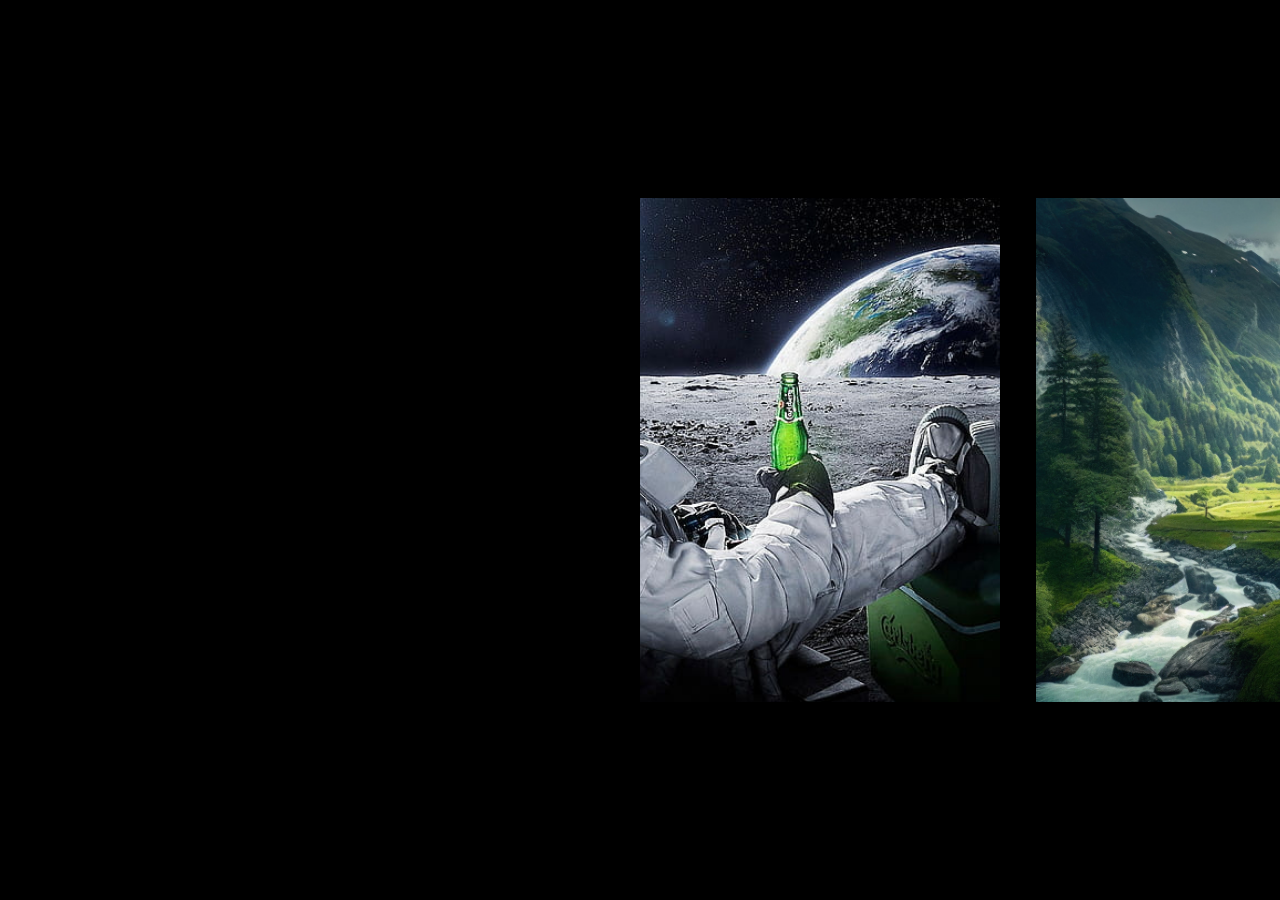
==== index.html @ e3dee66e "Add files via upload" ====
<!DOCTYPE html>
<html lang="en">
<head>
  <meta charset="UTF-8">
  <meta name="viewport" content="width=device-width, initial-scale=1.0">
  <link rel="stylesheet" href="C-style.css">
  <title>Animation</title>
</head>
<body>
  <div id="image-track" data-mouse-down-at="0" data-prev-percentage="0">
    <img class="image" src="A-space-computer-1920x1200-desktop-wallpaper-preview.jpg" draggable="false" \>
    <img class="image" src="A-Pixbuster-Desktop-Wallpaper-4K-004.jpg" draggable="false" \>
    <img class="image" src="A-aesthetic-computer-4k-c9qdhe02pr84wh3a.jpg" draggable="false" \>
    <img class="image" src="A-Pixbuster-Desktop-Wallpaper-4K-004.jpg" draggable="false" \>
    <img class="image" src="A-4371a5030e717706b8264be1e8d6bdb1.jpg" draggable="false" \>
    <img class="image" src="A-90d369307d0a2cac8dd2cea650f4f797.jpg" draggable="false" \>
    <img class="image" src="A-wp4676574.jpg" draggable="false" \>
  </div>
  
  <script src="Z-script.js"></script>
</body>
</html>
---- C-style.css ----
body {
  height: 100vh;
  width: 100vw;
  background-color: black;
  margin: 0rem;
  overflow: hidden;
}
#image-track > .image {
  width: 40vmin;
  height: 56vmin;
  object-fit: cover;
  object-position: center;
}
#image-track {
  display: flex;
  gap: 4vmin;
  position: absolute;
  left: 50%; top: 50%; transform: translate(0%, -50%);
}
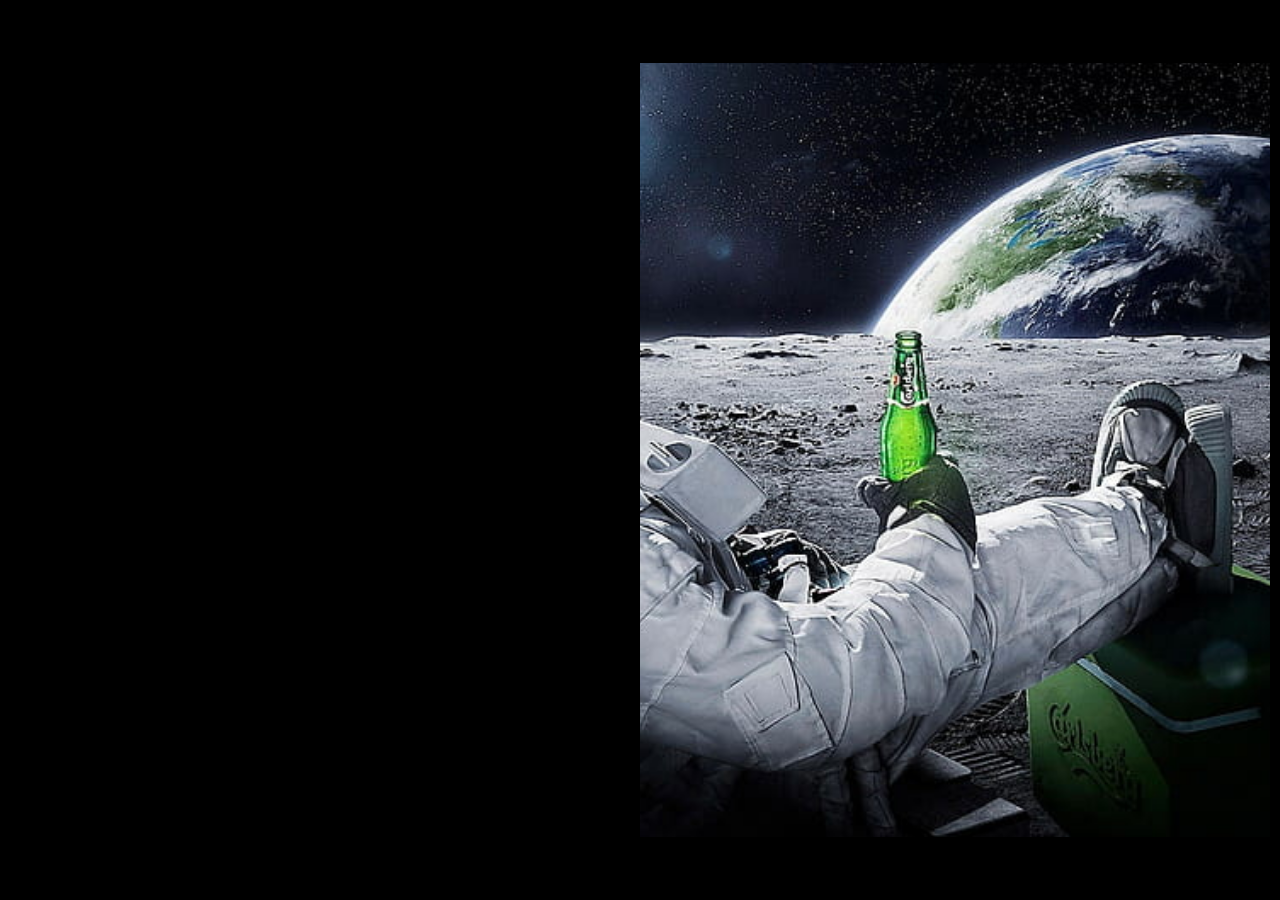
==== commit 8b420875: "Update index.html" ====
--- a/index.html
+++ b/index.html
@@ -11,12 +11,13 @@
     <img class="image" src="A-space-computer-1920x1200-desktop-wallpaper-preview.jpg" draggable="false" \>
     <img class="image" src="A-Pixbuster-Desktop-Wallpaper-4K-004.jpg" draggable="false" \>
     <img class="image" src="A-aesthetic-computer-4k-c9qdhe02pr84wh3a.jpg" draggable="false" \>
-    <img class="image" src="A-Pixbuster-Desktop-Wallpaper-4K-004.jpg" draggable="false" \>
+    <img class="image" src="A-Fxto7UTXgAEtKVC.jpg_large" draggable="false" \>
     <img class="image" src="A-4371a5030e717706b8264be1e8d6bdb1.jpg" draggable="false" \>
     <img class="image" src="A-90d369307d0a2cac8dd2cea650f4f797.jpg" draggable="false" \>
     <img class="image" src="A-wp4676574.jpg" draggable="false" \>
+    <img class="image" src="AB-pexels-felix-mittermeier-957061.jpg" draggable="false" \>
   </div>
   
   <script src="Z-script.js"></script>
 </body>
-</html>+</html>
--- a/C-style.css
+++ b/C-style.css
@@ -1,13 +1,13 @@
 body {
   height: 100vh;
   width: 100vw;
-  background-color: black;
+  background: black;
   margin: 0rem;
   overflow: hidden;
 }
 #image-track > .image {
-  width: 40vmin;
-  height: 56vmin;
+  width: 70vmin;
+  height: 86vmin;
   object-fit: cover;
   object-position: center;
 }
@@ -16,4 +16,10 @@
   gap: 4vmin;
   position: absolute;
   left: 50%; top: 50%; transform: translate(0%, -50%);
-}+}
+#pork {
+  text-align: center;
+  font-size: 2em;
+  font-style: normal;
+  color: aqua;
+}
